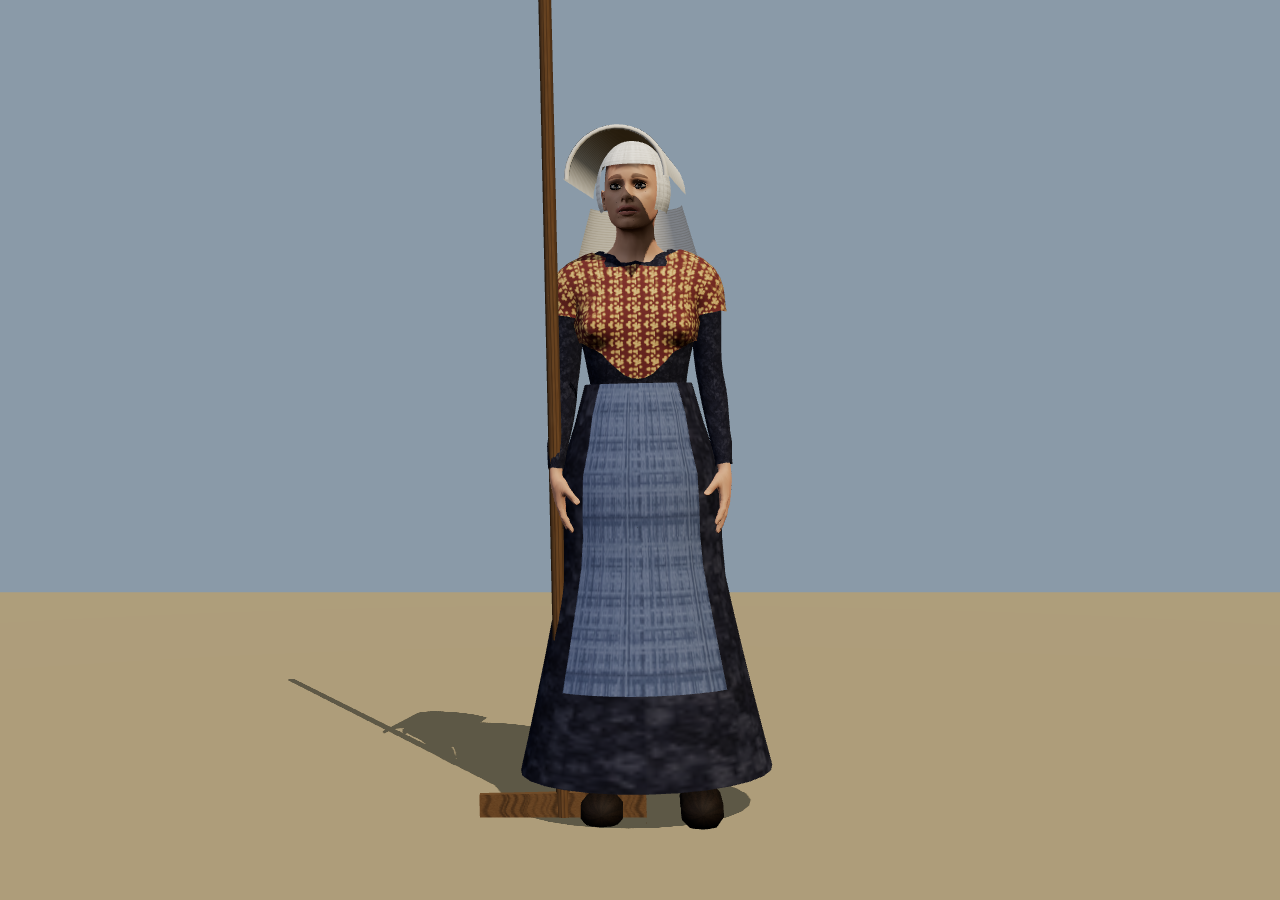
==== dev/human.html @ d0dad0f6 "Personnages réalistes : corps MakeHuman, visages, cheveux et vêtements ajustés - Corps humains réali" ====
<!doctype html>
<html lang="fr">
<head>
<meta charset="utf-8" />
<title>Personnage seul</title>
<style>html,body{margin:0;height:100%;background:#8a9aa8;overflow:hidden}canvas{display:block}</style>
<script type="importmap">{ "imports": { "three": "../vendor/three.module.js" } }</script>
</head>
<body>
<script type="module">
// Banc d'essai d'un personnage : ?era=xix&who=mayor&cam=face|body|back|side&anim=0&action=idle
import * as THREE from 'three';
import { buildCharacter } from '../src/characters/rig.js';
import { look, ARCHETYPES } from '../src/characters/wardrobe.js';
import { loadHumans } from '../src/characters/human.js';
await loadHumans('../assets/humans/');

const q = new URLSearchParams(location.search);
const era = q.get('era') || 'xix';
const who = q.get('who') || ARCHETYPES[era][0];
const camMode = q.get('cam') || 'body';
const renderer = new THREE.WebGLRenderer({ antialias: true, preserveDrawingBuffer: true });
renderer.setSize(innerWidth, innerHeight);
renderer.shadowMap.enabled = true;
renderer.outputColorSpace = THREE.SRGBColorSpace;
renderer.toneMapping = THREE.ACESFilmicToneMapping;
document.body.appendChild(renderer.domElement);
const scene = new THREE.Scene();
scene.background = new THREE.Color(0x8a9aa8);
scene.add(new THREE.HemisphereLight(0xdde8f0, 0x6a5a40, 1.0));
const sun = new THREE.DirectionalLight(0xfff0d8, 2.4);
sun.position.set(2, 5, 4); sun.castShadow = true;
sun.shadow.mapSize.set(2048, 2048);
sun.shadow.camera.left = -2; sun.shadow.camera.right = 2; sun.shadow.camera.top = 2.5; sun.shadow.camera.bottom = -0.5; sun.shadow.bias = -0.0003; sun.shadow.normalBias = 0.01;
scene.add(sun);
const fill = new THREE.DirectionalLight(0xc8d8ff, 0.6);
fill.position.set(-3, 2, 2);
scene.add(fill);
const ground = new THREE.Mesh(new THREE.PlaneGeometry(10, 10), new THREE.MeshStandardMaterial({ color: 0xa89878 }));
ground.rotation.x = -Math.PI / 2; ground.receiveShadow = true; scene.add(ground);
const spec = q.get('spec') ? JSON.parse(q.get('spec')) : look(era, who, { id: who, action: q.get('action') || 'idle' });
if (q.get('nohat')) delete spec.hat;
if (q.get('nobeard')) delete spec.beard;
if (q.get('hair')) spec.hair = { ...(spec.hair || {}), style: q.get('hair') };
const c = buildCharacter(spec);
c.setAction(q.get('action') || 'idle');
c.group.rotation.y = parseFloat(q.get('rot') || '0');
scene.add(c.group);
window.__char = c;
if (q.get('lod')) c.setLOD(+q.get('lod'));
if (q.get('hairdebug')) c.j.head.traverse((o) => { if (o.isMesh && o.material.alphaTest) o.material = new THREE.MeshBasicMaterial({ color: o.material.alphaTest > 0.4 ? 0xff0000 : 0x00ff00, side: THREE.DoubleSide, wireframe: q.get('hairdebug') === 'w' }); });
const cam = new THREE.PerspectiveCamera(30, innerWidth / innerHeight, 0.05, 50);
const eyeY = c.eyeHeight * c.scale;
const views = {
  body: [[0, 1.0, 4.2], [0, 0.9, 0]],
  face: [[0, eyeY, 0.62], [0, eyeY - 0.02, 0]],
  face34: [[0.38, eyeY + 0.02, 0.5], [0, eyeY - 0.02, 0]],
  back: [[0, 1.1, -4.2], [0, 0.9, 0]],
  side: [[4.2, 1.0, 0], [0, 0.9, 0]],
  bust: [[0.3, eyeY - 0.1, 1.4], [0, eyeY - 0.25, 0]],
  top: [[0, eyeY + 0.6, 0.25], [0, eyeY + 0.05, 0]],
  feet: [[0.4, 0.35, 1.2], [0, 0.1, 0]],
};
const [p, t] = views[camMode] || views.body;
cam.position.set(...p); cam.lookAt(...t);
let last = performance.now();
const anim = q.get('anim') !== '0';
function loop(now) {
  const dt = Math.min(0.05, (now - last) / 1000); last = now;
  if (anim) c.update(dt);
  renderer.render(scene, cam);
  requestAnimationFrame(loop);
}
requestAnimationFrame(loop);
</script>
</body>
</html>
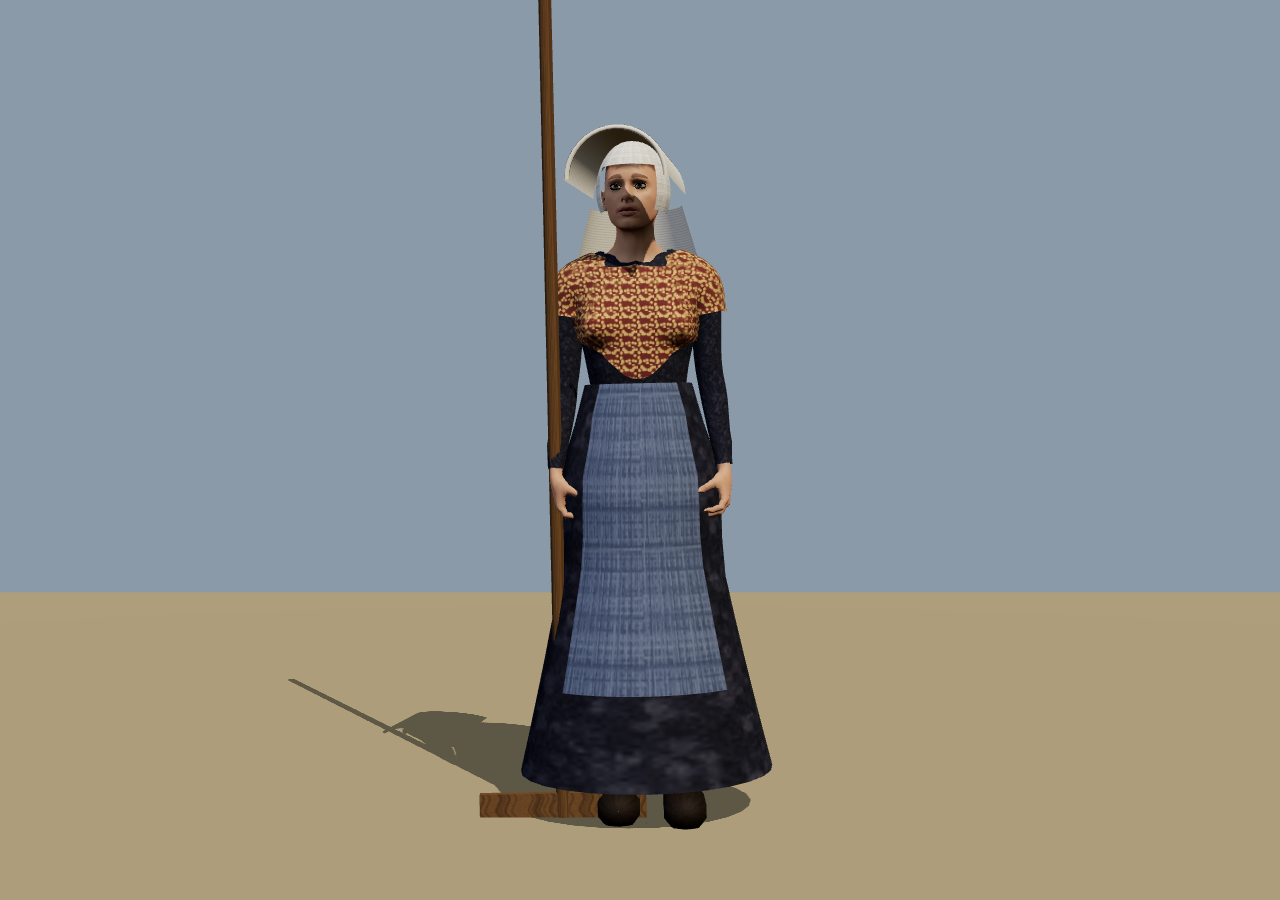
==== commit 94850df8: "Démarche naturelle et surfaces réalistes Démarche : - Marche et course d'après les courbes de la bio" ====
--- a/dev/human.html
+++ b/dev/human.html
@@ -60,6 +60,8 @@
   bust: [[0.3, eyeY - 0.1, 1.4], [0, eyeY - 0.25, 0]],
   top: [[0, eyeY + 0.6, 0.25], [0, eyeY + 0.05, 0]],
   feet: [[0.4, 0.35, 1.2], [0, 0.1, 0]],
+  hand: [[0.75, 0.95, 0.35], [0.2, 0.85, 0]],
+  handF: [[0.25, 0.9, 0.8], [0.2, 0.85, 0]],
 };
 const [p, t] = views[camMode] || views.body;
 cam.position.set(...p); cam.lookAt(...t);
